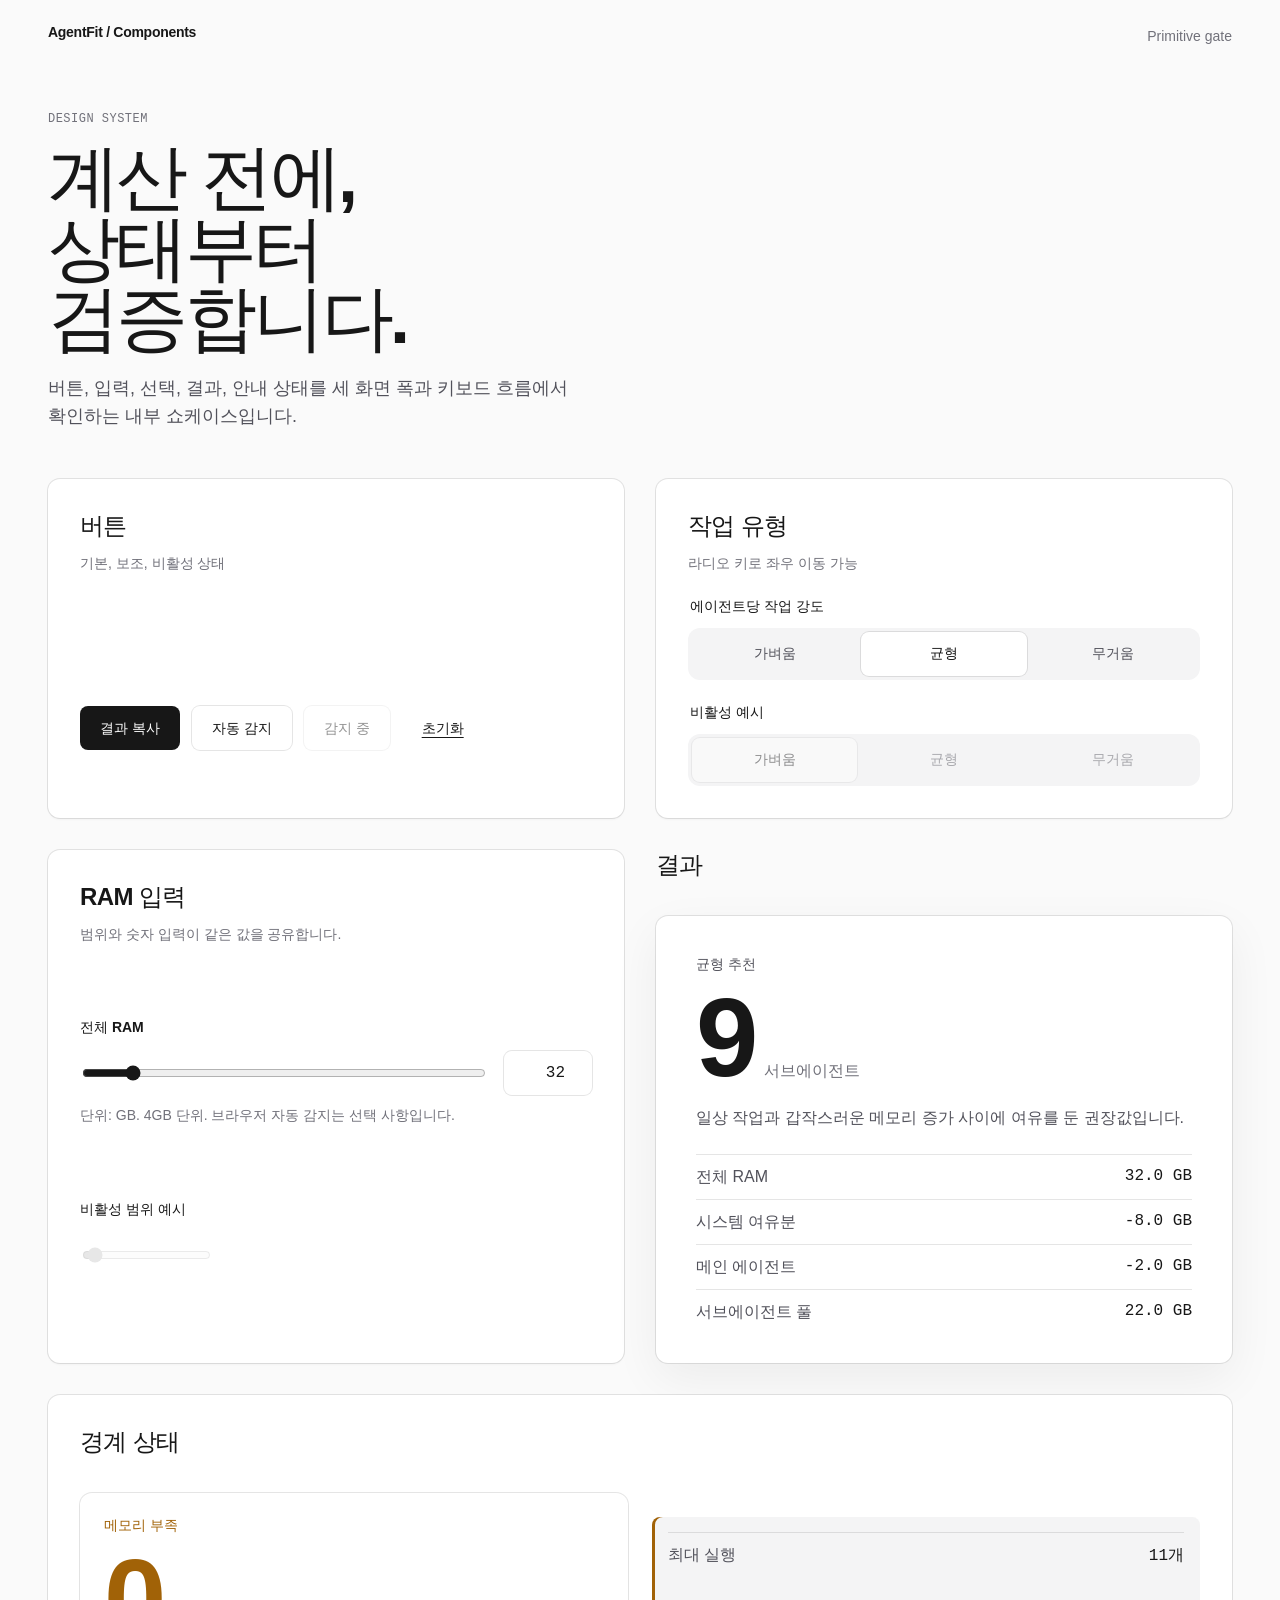
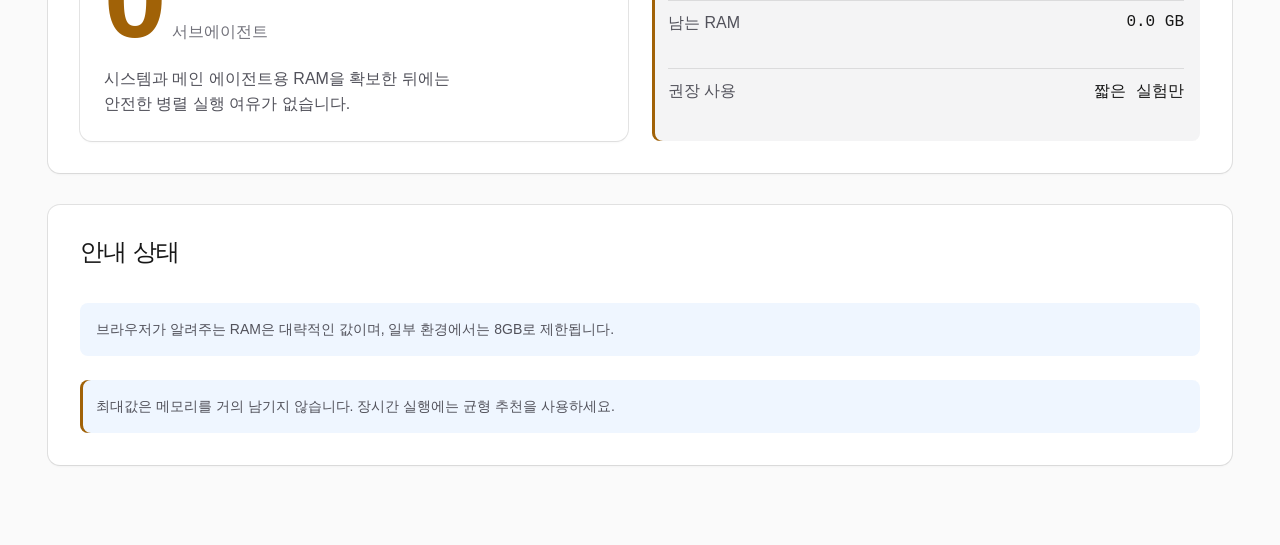
==== showcase.html @ 9a573c3e "Build RAM subagent calculator" ====
<!doctype html>
<html lang="ko">
  <head>
    <meta charset="utf-8">
    <meta name="viewport" content="width=device-width, initial-scale=1">
    <meta name="color-scheme" content="light dark">
    <title>AgentFit 컴포넌트 쇼케이스</title>
    <meta name="description" content="AgentFit 계산기 컴포넌트와 상호작용 상태를 확인하는 쇼케이스입니다.">
    <link rel="icon" href="data:,">
    <link rel="stylesheet" href="styles.css">
    <link rel="stylesheet" href="results.css">
    <link rel="stylesheet" href="showcase.css">
  </head>
  <body>
    <a class="skip-link" href="#main">본문으로 건너뛰기</a>
    <header class="site-header shell">
      <a class="brand" href="showcase.html">AgentFit / Components</a>
      <span class="helper">Primitive gate</span>
    </header>
    <main class="showcase-main shell" id="main">
      <section class="showcase-intro" aria-labelledby="showcase-title">
        <p class="eyebrow">DESIGN SYSTEM</p>
        <h1 id="showcase-title"><span class="headline-line">계산 전에,</span><span class="headline-line">상태부터 검증합니다.</span></h1>
        <p class="lede">버튼, 입력, 선택, 결과, 안내 상태를 세 화면 폭과 키보드 흐름에서 확인하는 <span class="keep-together">내부 쇼케이스입니다.</span></p>
      </section>

      <div class="showcase-grid">
        <section class="panel panel-pad showcase-section" aria-labelledby="buttons-title">
          <div>
            <h2 id="buttons-title">버튼</h2>
            <p class="helper">기본, 보조, 비활성 상태</p>
          </div>
          <div class="cluster">
            <button class="button button-primary" type="button">결과 복사</button>
            <button class="button button-secondary" type="button">자동 감지</button>
            <button class="button button-secondary" type="button" disabled>감지 중</button>
            <button class="button button-text" type="button">초기화</button>
          </div>
        </section>

        <section class="panel panel-pad showcase-section" aria-labelledby="preset-title">
          <div>
            <h2 id="preset-title">작업 유형</h2>
            <p class="helper">라디오 키로 좌우 이동 가능</p>
          </div>
          <fieldset class="field-group">
            <legend>에이전트당 작업 강도</legend>
            <div class="segmented">
              <input type="radio" name="preset" id="light" value="light">
              <label for="light">가벼움</label>
              <input type="radio" name="preset" id="balanced" value="balanced" checked>
              <label for="balanced">균형</label>
              <input type="radio" name="preset" id="heavy" value="heavy">
              <label for="heavy">무거움</label>
            </div>
          </fieldset>
          <fieldset class="field-group" disabled>
            <legend>비활성 예시</legend>
            <div class="segmented">
              <input type="radio" name="disabled-preset" id="disabled-light" disabled checked>
              <label for="disabled-light">가벼움</label>
              <input type="radio" name="disabled-preset" id="disabled-balanced" disabled>
              <label for="disabled-balanced">균형</label>
              <input type="radio" name="disabled-preset" id="disabled-heavy" disabled>
              <label for="disabled-heavy">무거움</label>
            </div>
          </fieldset>
        </section>

        <section class="panel panel-pad showcase-section" aria-labelledby="range-title">
          <div>
            <h2 id="range-title">RAM 입력</h2>
            <p class="helper">범위와 숫자 입력이 같은 값을 공유합니다.</p>
          </div>
          <div>
            <label class="field-label" for="ram-range">전체 RAM</label>
            <div class="range-row">
              <input type="range" id="ram-range" min="4" max="256" step="4" value="32" aria-describedby="ram-help ram-error">
              <input class="number-input" id="ram-number" type="number" min="4" max="256" step="4" value="32" required aria-label="전체 RAM, GB" aria-describedby="ram-help ram-error">
            </div>
            <p class="helper" id="ram-help">단위: GB. 4GB 단위. 브라우저 자동 감지는 <span class="keep-together">선택 사항입니다.</span></p>
          </div>
          <div class="notice notice-error" id="ram-error" role="alert" hidden>
            RAM은 4GB부터 256GB까지, 4GB 단위로 <span class="keep-together">입력해 주세요.</span>
          </div>
          <div>
            <label class="field-label" for="disabled-range">비활성 범위 예시</label>
            <input type="range" id="disabled-range" min="4" max="256" value="16" disabled>
          </div>
        </section>

        <section class="showcase-section" aria-labelledby="result-title">
          <h2 id="result-title">결과</h2>
          <div class="result-card" aria-live="polite">
            <p class="result-label" id="result-label">균형 추천</p>
            <div class="result-value">
              <strong class="result-number" id="result-number">9</strong>
              <span class="result-unit">서브에이전트</span>
            </div>
            <p class="result-summary" id="result-summary">일상 작업과 <span class="keep-together">갑작스러운 메모리 증가 사이에</span> <span class="keep-together">여유를 둔 권장값입니다.</span></p>
            <dl class="detail-list">
              <div class="detail-row"><dt>전체 RAM</dt><dd id="detail-total">32.0 GB</dd></div>
              <div class="detail-row"><dt>시스템 여유분</dt><dd id="detail-reserve">-8.0 GB</dd></div>
              <div class="detail-row"><dt>메인 에이전트</dt><dd id="detail-main">-2.0 GB</dd></div>
              <div class="detail-row"><dt>서브에이전트 풀</dt><dd id="detail-pool">22.0 GB</dd></div>
            </dl>
          </div>
        </section>

        <section class="panel panel-pad showcase-section showcase-section-wide" aria-labelledby="edge-states-title">
          <h2 id="edge-states-title">경계 상태</h2>
          <div class="state-grid">
            <div class="result-card result-card-compact result-card-insufficient">
              <p class="result-label">메모리 부족</p>
              <div class="result-value"><strong class="result-number">0</strong><span class="result-unit">서브에이전트</span></div>
              <p class="result-summary">시스템과 메인 에이전트용 RAM을 확보한 뒤에는 <span class="keep-together">안전한 병렬 실행 여유가 없습니다.</span></p>
            </div>
            <dl class="detail-list detail-list-warning">
              <div class="detail-row"><dt>최대 실행</dt><dd>11개</dd></div>
              <div class="detail-row"><dt>남는 RAM</dt><dd>0.0 GB</dd></div>
              <div class="detail-row"><dt>권장 사용</dt><dd>짧은 실험만</dd></div>
            </dl>
          </div>
        </section>

        <section class="panel panel-pad showcase-section showcase-section-wide" aria-labelledby="notices-title">
          <h2 id="notices-title">안내 상태</h2>
          <div class="notice" role="status">브라우저가 알려주는 RAM은 대략적인 값이며, 일부 환경에서는 8GB로 제한됩니다.</div>
          <div class="notice notice-warning">최대값은 메모리를 거의 남기지 않습니다. <span class="keep-together">장시간 실행에는</span> <span class="keep-together">균형 추천을 사용하세요.</span></div>
        </section>
      </div>
    </main>
    <script src="showcase.js" defer></script>
  </body>
</html>
---- styles.css ----
:root {
  color-scheme: light dark;
  --surface-canvas: #fafafa;
  --surface-primary: #ffffff;
  --surface-secondary: #f4f4f5;
  --surface-inverse: #171717;
  --text-primary: #171717;
  --text-secondary: #52525b;
  --text-tertiary: #71717a;
  --text-on-inverse: #ffffff;
  --border-default: rgb(0 0 0 / 10%);
  --border-strong: rgb(0 0 0 / 20%);
  --accent-primary: #2563eb;
  --accent-surface: #eff6ff;
  --status-success: #15803d;
  --status-warning: #a16207;
  --status-error: #b91c1c;
  --shadow-ring: 0 0 0 1px var(--border-default);
  --shadow-panel: var(--shadow-ring), 0 2px 2px rgb(0 0 0 / 3%);
  --shadow-featured: var(--shadow-ring), 0 16px 48px rgb(0 0 0 / 6%);
  --radius-control: 0.5rem;
  --radius-panel: 0.75rem;
  --space-1: 0.25rem;
  --space-2: 0.5rem;
  --space-3: 0.75rem;
  --space-4: 1rem;
  --space-5: 1.25rem;
  --space-6: 1.5rem;
  --space-8: 2rem;
  --space-10: 2.5rem;
  --space-12: 3rem;
  --space-16: 4rem;
  --space-20: 5rem;
  --content-width: 74rem;
  --font-sans: ui-sans-serif, -apple-system, BlinkMacSystemFont, "Segoe UI", sans-serif;
  --font-mono: ui-monospace, SFMono-Regular, Menlo, Monaco, Consolas, monospace;
}

@media (prefers-color-scheme: dark) {
  :root {
    --surface-canvas: #0b0b0c;
    --surface-primary: #141416;
    --surface-secondary: #1f1f22;
    --surface-inverse: #fafafa;
    --text-primary: #fafafa;
    --text-secondary: #b4b4bc;
    --text-tertiary: #92929b;
    --text-on-inverse: #171717;
    --border-default: rgb(255 255 255 / 14%);
    --border-strong: rgb(255 255 255 / 28%);
    --accent-primary: #60a5fa;
    --accent-surface: #172554;
    --status-success: #4ade80;
    --status-warning: #facc15;
    --status-error: #f87171;
    --shadow-panel: var(--shadow-ring), 0 2px 2px rgb(0 0 0 / 18%);
    --shadow-featured: var(--shadow-ring), 0 16px 48px rgb(0 0 0 / 24%);
  }
}

* {
  box-sizing: border-box;
}

html {
  min-width: 20rem;
  background: var(--surface-canvas);
  color: var(--text-primary);
  font-family: var(--font-sans);
  font-synthesis: none;
}

body {
  margin: 0;
  min-height: 100dvh;
  background: var(--surface-canvas);
}

button,
input {
  font: inherit;
}

button,
a,
input,
label {
  -webkit-tap-highlight-color: transparent;
}

a {
  color: var(--accent-primary);
  text-underline-offset: 0.2em;
}

:focus-visible {
  outline: 2px solid var(--accent-primary);
  outline-offset: 3px;
}

.skip-link {
  position: fixed;
  inset: var(--space-3) auto auto var(--space-3);
  z-index: 10;
  padding: var(--space-3) var(--space-4);
  border-radius: var(--radius-control);
  background: var(--surface-inverse);
  color: var(--text-on-inverse);
  transform: translateY(-200%);
}

.skip-link:focus {
  transform: translateY(0);
}

.shell {
  width: min(100% - 2rem, var(--content-width));
  margin-inline: auto;
}

.site-header {
  display: flex;
  align-items: center;
  justify-content: space-between;
  min-height: 4rem;
}

.brand {
  color: var(--text-primary);
  font-size: 0.875rem;
  font-weight: 600;
  letter-spacing: -0.02em;
  text-decoration: none;
}

.eyebrow {
  margin: 0 0 var(--space-4);
  color: var(--text-tertiary);
  font-family: var(--font-mono);
  font-size: 0.75rem;
  font-weight: 500;
  letter-spacing: 0.04em;
}

h1,
h2,
h3,
p {
  margin-block-start: 0;
}

p,
li,
dt,
dd,
.notice,
.helper {
  overflow-wrap: break-word;
  text-wrap: pretty;
  word-break: keep-all;
}

.headline-line {
  display: block;
}

.keep-together {
  white-space: nowrap;
}

h1 {
  max-width: 13ch;
  margin-block-end: var(--space-5);
  font-size: clamp(2.25rem, 6vw, 4.5rem);
  font-weight: 600;
  letter-spacing: -0.05em;
  line-height: 0.98;
  text-wrap: balance;
  word-break: keep-all;
}

h2 {
  margin-block-end: var(--space-3);
  font-size: 1.5rem;
  font-weight: 600;
  letter-spacing: -0.025em;
  line-height: 1.25;
  word-break: keep-all;
}

h3 {
  margin-block-end: var(--space-2);
  font-size: 1.125rem;
  font-weight: 600;
  letter-spacing: -0.015em;
  line-height: 1.35;
}

.lede {
  max-width: 44rem;
  margin-block-end: 0;
  color: var(--text-secondary);
  font-size: 1.125rem;
  line-height: 1.6;
  word-break: keep-all;
}

.panel {
  border-radius: var(--radius-panel);
  background: var(--surface-primary);
  box-shadow: var(--shadow-panel);
}

.panel-pad {
  padding: clamp(var(--space-5), 4vw, var(--space-8));
}

.button {
  display: inline-flex;
  min-height: 2.75rem;
  align-items: center;
  justify-content: center;
  gap: var(--space-2);
  padding: var(--space-3) var(--space-5);
  border: 0;
  border-radius: var(--radius-control);
  cursor: pointer;
  font-size: 0.875rem;
  font-weight: 500;
  line-height: 1;
  text-decoration: none;
  transition: transform 120ms ease-out, background-color 160ms ease-in-out, color 160ms ease-in-out;
  touch-action: manipulation;
}

.button-primary {
  background: var(--surface-inverse);
  color: var(--text-on-inverse);
}

.button-secondary {
  background: var(--surface-primary);
  box-shadow: var(--shadow-ring);
  color: var(--text-primary);
}

.button-text {
  background: transparent;
  color: var(--text-primary);
  text-decoration: underline;
  text-underline-offset: 0.25em;
}

.button:hover {
  transform: translateY(-1px);
}

.button:active,
.button.qa-active {
  transform: translateY(0) scale(0.98);
}

.button:disabled,
.button[aria-disabled="true"] {
  cursor: not-allowed;
  opacity: 0.46;
  transform: none;
}

.field-group {
  margin: 0;
  padding: 0;
  border: 0;
}

.field-label,
.field-group legend {
  display: block;
  margin-block-end: var(--space-3);
  font-size: 0.875rem;
  font-weight: 600;
}

.segmented {
  display: grid;
  grid-template-columns: repeat(3, minmax(0, 1fr));
  gap: var(--space-1);
  padding: var(--space-1);
  border-radius: calc(var(--radius-control) + var(--space-1));
  background: var(--surface-secondary);
}

.segmented input {
  position: absolute;
  inline-size: 1px;
  block-size: 1px;
  opacity: 0;
}

.segmented label {
  display: grid;
  min-height: 2.75rem;
  place-items: center;
  padding: var(--space-2) var(--space-3);
  border-radius: var(--radius-control);
  color: var(--text-secondary);
  cursor: pointer;
  font-size: 0.875rem;
  font-weight: 500;
  text-align: center;
  transition: background-color 160ms ease-in-out, color 160ms ease-in-out, box-shadow 160ms ease-in-out;
}

.segmented input:checked + label {
  background: var(--surface-primary);
  box-shadow: var(--shadow-ring);
  color: var(--text-primary);
}

.segmented input:not(:disabled) + label:hover {
  background: var(--accent-surface);
  box-shadow: inset 0 0 0 1px var(--accent-primary);
  color: var(--accent-primary);
}

.segmented input:checked + label:hover {
  background: var(--surface-primary);
  box-shadow: var(--shadow-ring);
  color: var(--text-primary);
}

.segmented input:focus-visible + label {
  outline: 2px solid var(--accent-primary);
  outline-offset: 2px;
}

.segmented input:disabled + label {
  cursor: not-allowed;
  opacity: 0.46;
}

.range-row {
  display: flex;
  align-items: center;
  gap: var(--space-4);
}

input[type="range"] {
  flex: 1;
  min-width: 0;
  min-height: 2.75rem;
  accent-color: var(--text-primary);
  cursor: pointer;
}

input[type="range"]:not(:disabled):hover {
  accent-color: var(--accent-primary);
}

.number-input {
  width: 5.5rem;
  min-height: 2.75rem;
  padding: var(--space-2) var(--space-3);
  border: 0;
  border-radius: var(--radius-control);
  background: var(--surface-primary);
  box-shadow: var(--shadow-ring);
  color: var(--text-primary);
  font-family: var(--font-mono);
  text-align: end;
}

.number-input[aria-invalid="true"] {
  box-shadow: 0 0 0 2px var(--status-error);
}

input[type="range"][aria-invalid="true"] {
  accent-color: var(--status-error);
}

input[type="range"]:disabled,
.number-input:disabled {
  cursor: not-allowed;
  opacity: 0.46;
}

.helper {
  margin: var(--space-2) 0 0;
  color: var(--text-tertiary);
  font-size: 0.875rem;
  line-height: 1.5;
}

.notice {
  padding: var(--space-4);
  border-radius: var(--radius-control);
  background: var(--accent-surface);
  color: var(--text-secondary);
  font-size: 0.875rem;
  line-height: 1.5;
}

.notice-warning {
  box-shadow: inset 3px 0 0 var(--status-warning);
}

.notice-error {
  box-shadow: inset 3px 0 0 var(--status-error);
}

[hidden] {
  display: none !important;
}

@media (max-width: 27rem) {
  .segmented {
    grid-template-columns: 1fr;
  }

  .range-row {
    align-items: stretch;
    flex-direction: column;
  }

  .number-input {
    width: 100%;
    text-align: start;
  }
}

@media (min-width: 48rem) {
  .shell {
    width: min(100% - 3rem, var(--content-width));
  }
}

@media (prefers-reduced-motion: reduce) {
  *,
  *::before,
  *::after {
    scroll-behavior: auto !important;
    animation: none !important;
    transition: none !important;
  }

  .button:hover,
  .button:active,
  .button.qa-active {
    transform: none;
  }
}
---- results.css ----
.result-card {
  padding: clamp(var(--space-6), 5vw, var(--space-10));
  border-radius: var(--radius-panel);
  background: var(--surface-primary);
  box-shadow: var(--shadow-featured);
}

.result-card-compact {
  padding: var(--space-6);
  box-shadow: var(--shadow-panel);
}

.result-card-insufficient .result-number,
.result-card-insufficient .result-label {
  color: var(--status-warning);
}

.result-label {
  margin-bottom: var(--space-3);
  color: var(--text-secondary);
  font-size: 0.875rem;
  font-weight: 500;
}

.result-value {
  display: flex;
  align-items: baseline;
  gap: var(--space-3);
  margin-bottom: var(--space-4);
}

.result-number {
  font-family: var(--font-sans);
  font-size: clamp(3.5rem, 10vw, 7rem);
  font-variant-numeric: tabular-nums;
  font-weight: 600;
  letter-spacing: -0.06em;
  line-height: 0.92;
}

.result-unit {
  color: var(--text-tertiary);
  font-size: 1rem;
}

.result-summary {
  margin-bottom: 0;
  color: var(--text-secondary);
  line-height: 1.6;
  word-break: keep-all;
}

.detail-list {
  display: grid;
  gap: var(--space-3);
  margin: var(--space-6) 0 0;
}

.detail-row {
  display: flex;
  justify-content: space-between;
  gap: var(--space-4);
  padding-top: var(--space-3);
  box-shadow: 0 -1px 0 var(--border-default);
}

.detail-row dt {
  color: var(--text-secondary);
}

.detail-row dd {
  margin: 0;
  font-family: var(--font-mono);
  font-variant-numeric: tabular-nums;
}

.detail-list-warning {
  padding: var(--space-4);
  border-radius: var(--radius-control);
  background: var(--surface-secondary);
  box-shadow: inset 3px 0 0 var(--status-warning);
}
---- showcase.css ----
.cluster {
  display: flex;
  flex-wrap: wrap;
  align-items: center;
  gap: var(--space-3);
}

.state-grid {
  display: grid;
  grid-template-columns: repeat(auto-fit, minmax(min(18rem, 100%), 1fr));
  gap: var(--space-6);
}

.showcase-main {
  padding-block: var(--space-12) var(--space-20);
}

.showcase-intro {
  margin-bottom: var(--space-12);
}

.showcase-grid {
  display: grid;
  grid-template-columns: minmax(0, 1fr);
  gap: var(--space-8);
}

.showcase-section {
  display: grid;
  gap: var(--space-6);
}

@media (min-width: 48rem) {
  .showcase-grid {
    grid-template-columns: repeat(2, minmax(0, 1fr));
  }

  .showcase-section-wide {
    grid-column: 1 / -1;
  }
}
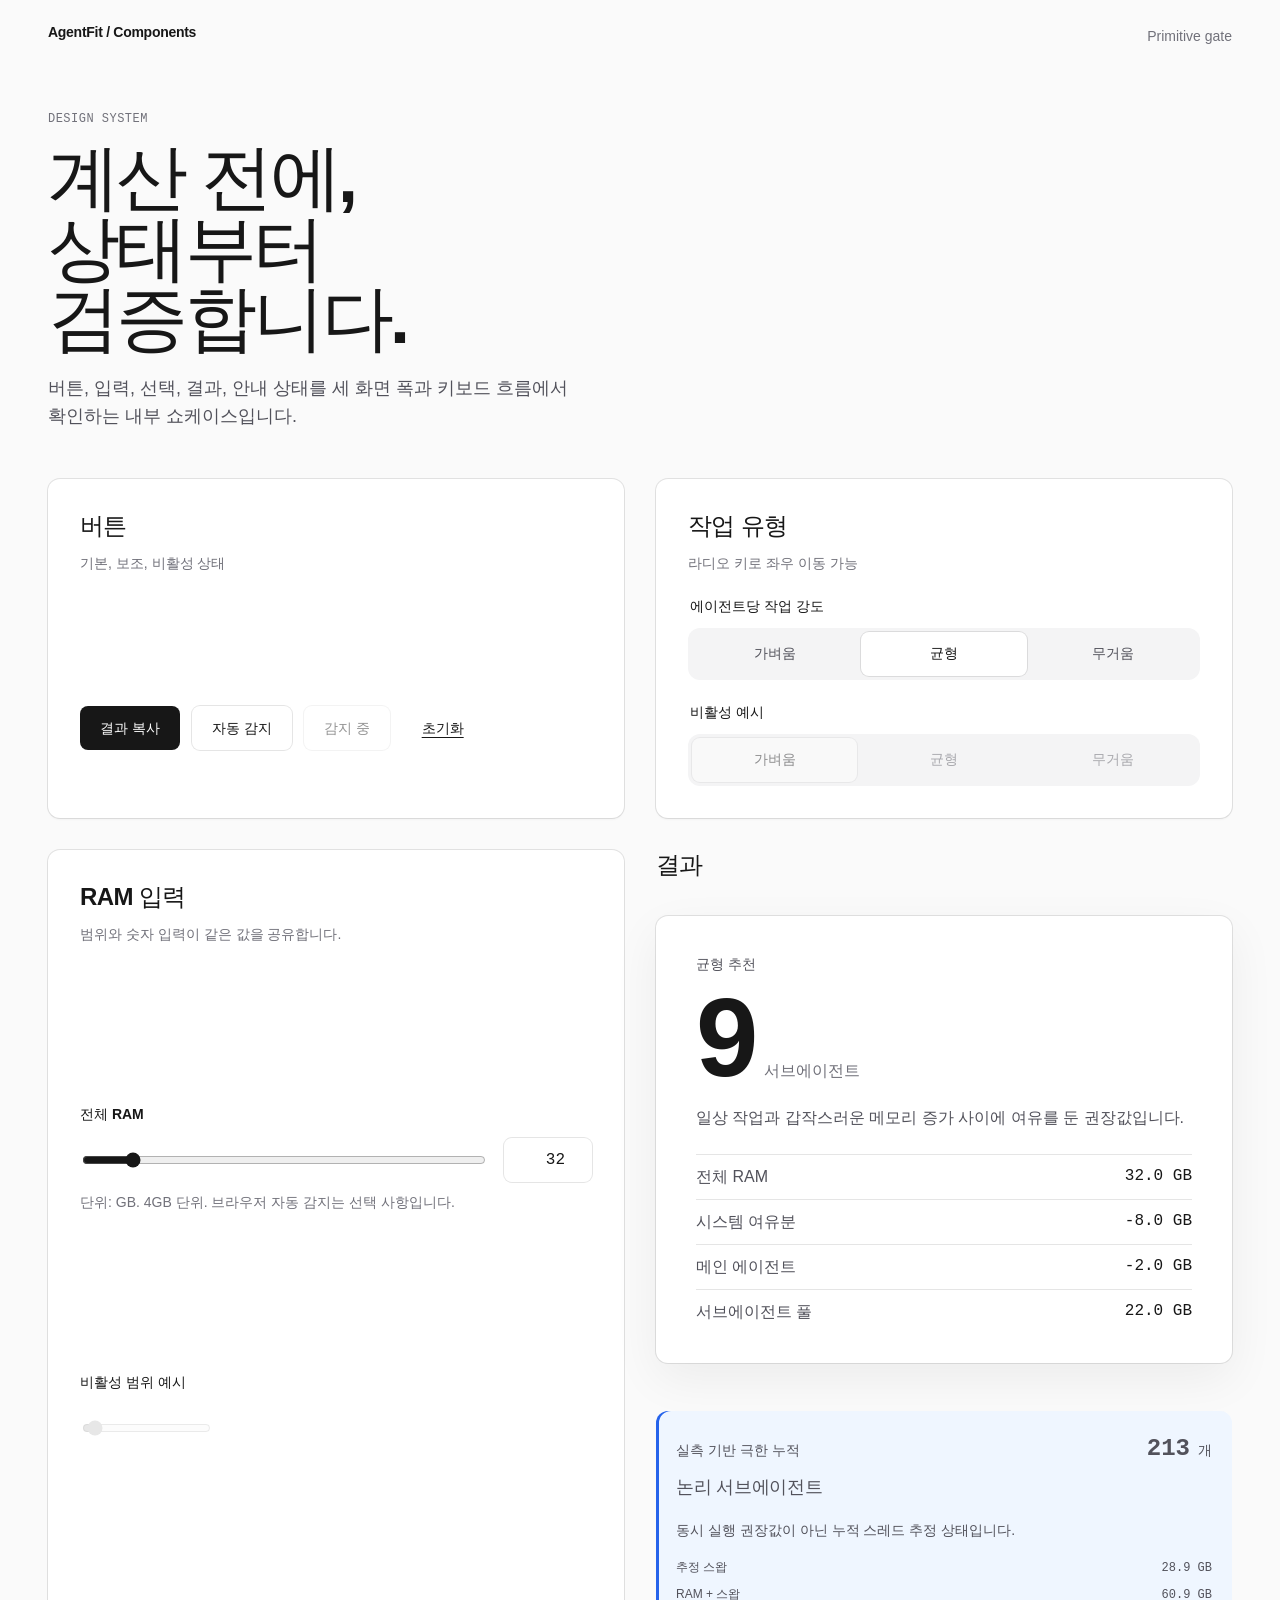
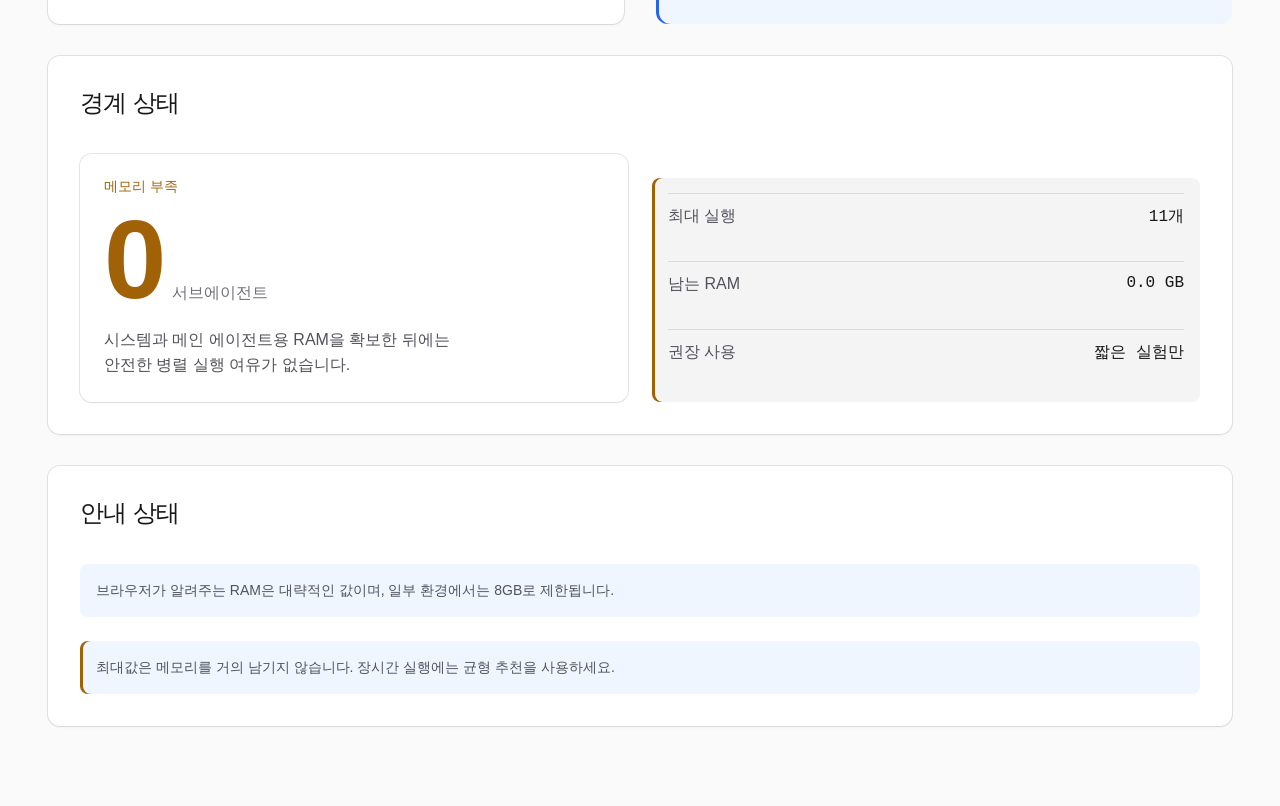
==== commit ba83182b: "Add empirical capacity and star count" ====
--- a/showcase.html
+++ b/showcase.html
@@ -105,6 +105,20 @@
               <div class="detail-row"><dt>서브에이전트 풀</dt><dd id="detail-pool">22.0 GB</dd></div>
             </dl>
           </div>
+          <div class="notice extreme-result">
+            <div class="extreme-heading">
+              <div>
+                <p class="step-label">실측 기반 극한 누적</p>
+                <h3>논리 서브에이전트</h3>
+              </div>
+              <div class="extreme-value"><strong id="showcase-extreme-count">213</strong><span>개</span></div>
+            </div>
+            <p class="extreme-summary">동시 실행 권장값이 아닌 누적 스레드 추정 상태입니다.</p>
+            <dl class="extreme-stats">
+              <div><dt>추정 스왑</dt><dd id="showcase-extreme-swap">28.9 GB</dd></div>
+              <div><dt>RAM + 스왑</dt><dd id="showcase-extreme-combined">60.9 GB</dd></div>
+            </dl>
+          </div>
         </section>
 
         <section class="panel panel-pad showcase-section showcase-section-wide" aria-labelledby="edge-states-title">
@@ -130,6 +144,6 @@
         </section>
       </div>
     </main>
-    <script src="showcase.js" defer></script>
+    <script type="module" src="showcase.js"></script>
   </body>
 </html>
--- a/results.css
+++ b/results.css
@@ -80,3 +80,60 @@
   background: var(--surface-secondary);
   box-shadow: inset 3px 0 0 var(--status-warning);
 }
+
+.extreme-result {
+  margin-top: var(--space-6);
+  padding: var(--space-5);
+  border-radius: var(--radius-panel);
+  background: var(--accent-surface);
+  box-shadow: inset 3px 0 0 var(--accent-primary);
+}
+
+.extreme-heading,
+.extreme-value,
+.extreme-stats > div {
+  display: flex;
+  align-items: baseline;
+}
+
+.extreme-heading,
+.extreme-stats > div {
+  justify-content: space-between;
+  gap: var(--space-4);
+}
+
+.extreme-value {
+  gap: var(--space-2);
+  white-space: nowrap;
+}
+
+.extreme-value strong {
+  font-family: var(--font-mono);
+  font-size: 1.5rem;
+  font-variant-numeric: tabular-nums;
+}
+
+.extreme-value span,
+.extreme-summary,
+.extreme-stats dt {
+  color: var(--text-secondary);
+}
+
+.extreme-summary {
+  margin: var(--space-3) 0 0;
+  font-size: 0.875rem;
+  line-height: 1.6;
+}
+
+.extreme-stats {
+  display: grid;
+  gap: var(--space-2);
+  margin: var(--space-4) 0 0;
+  font-size: 0.75rem;
+}
+
+.extreme-stats dd {
+  margin: 0;
+  font-family: var(--font-mono);
+  font-variant-numeric: tabular-nums;
+}
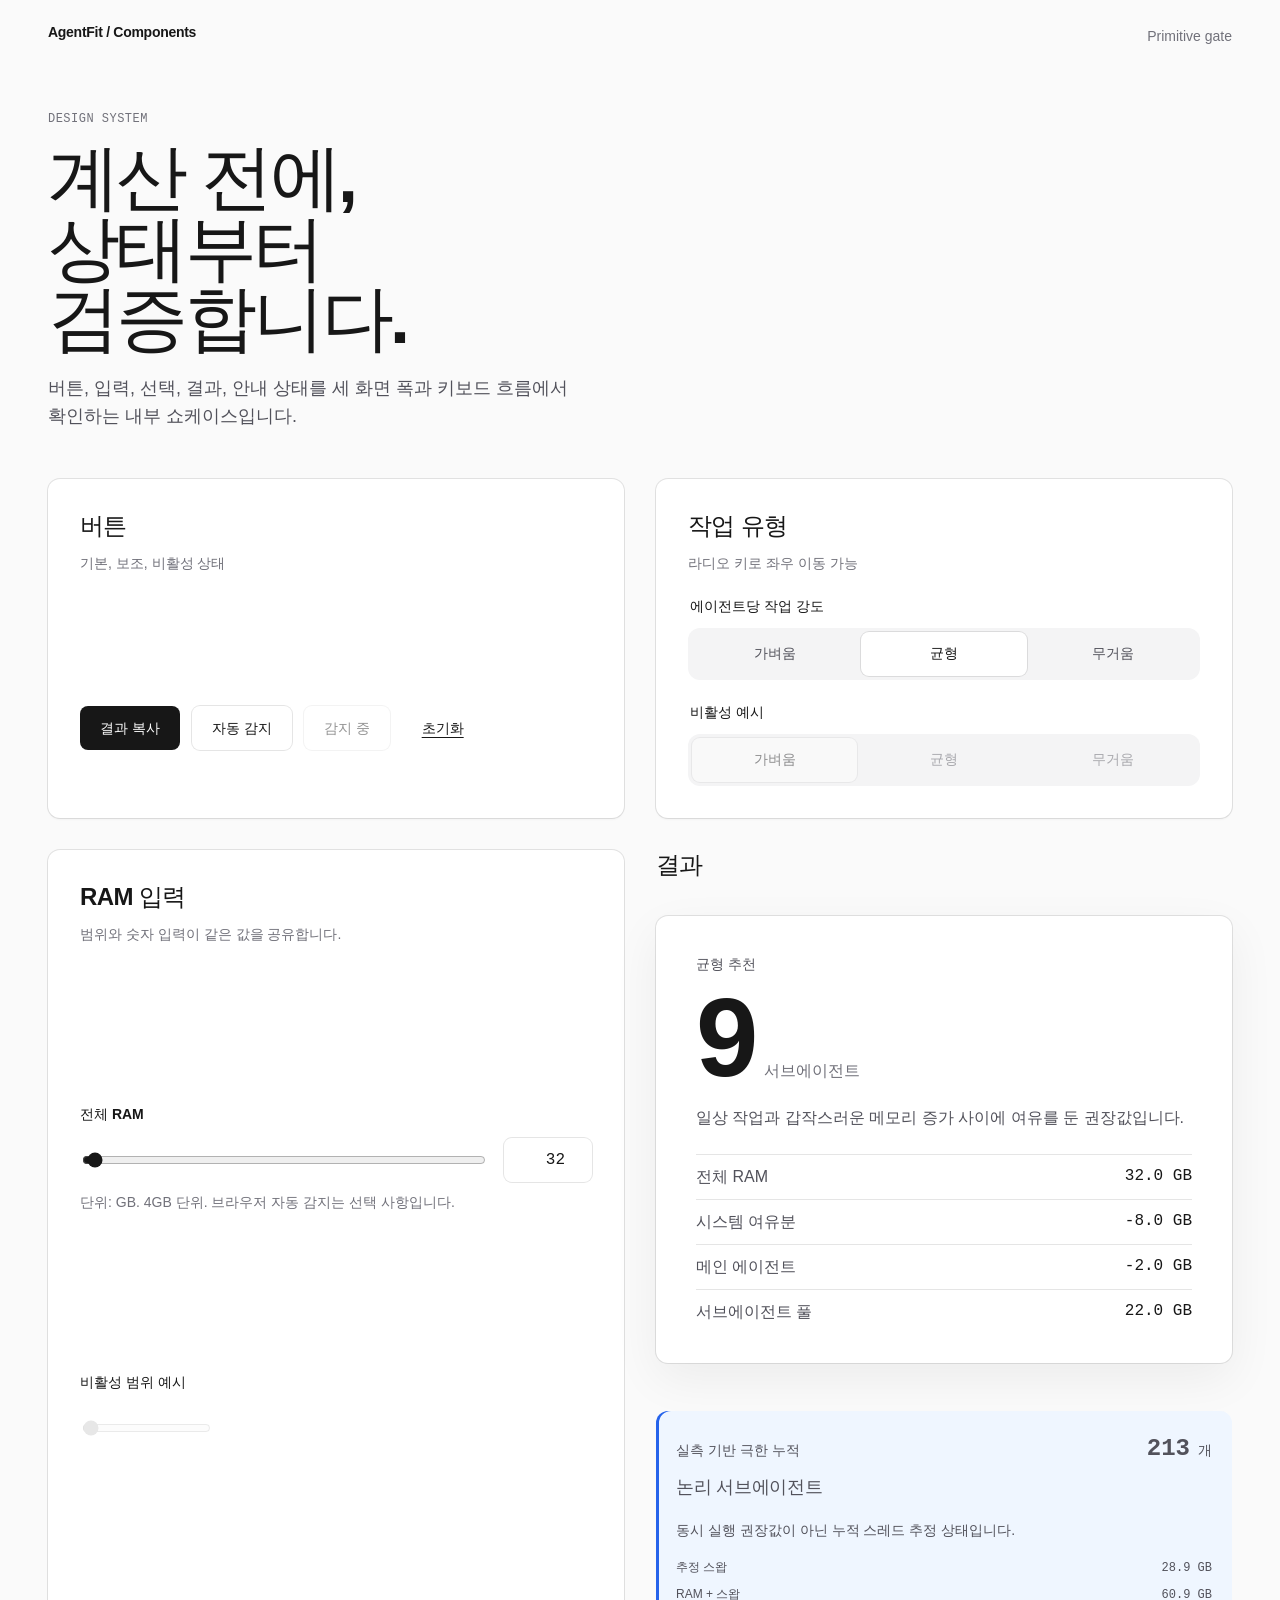
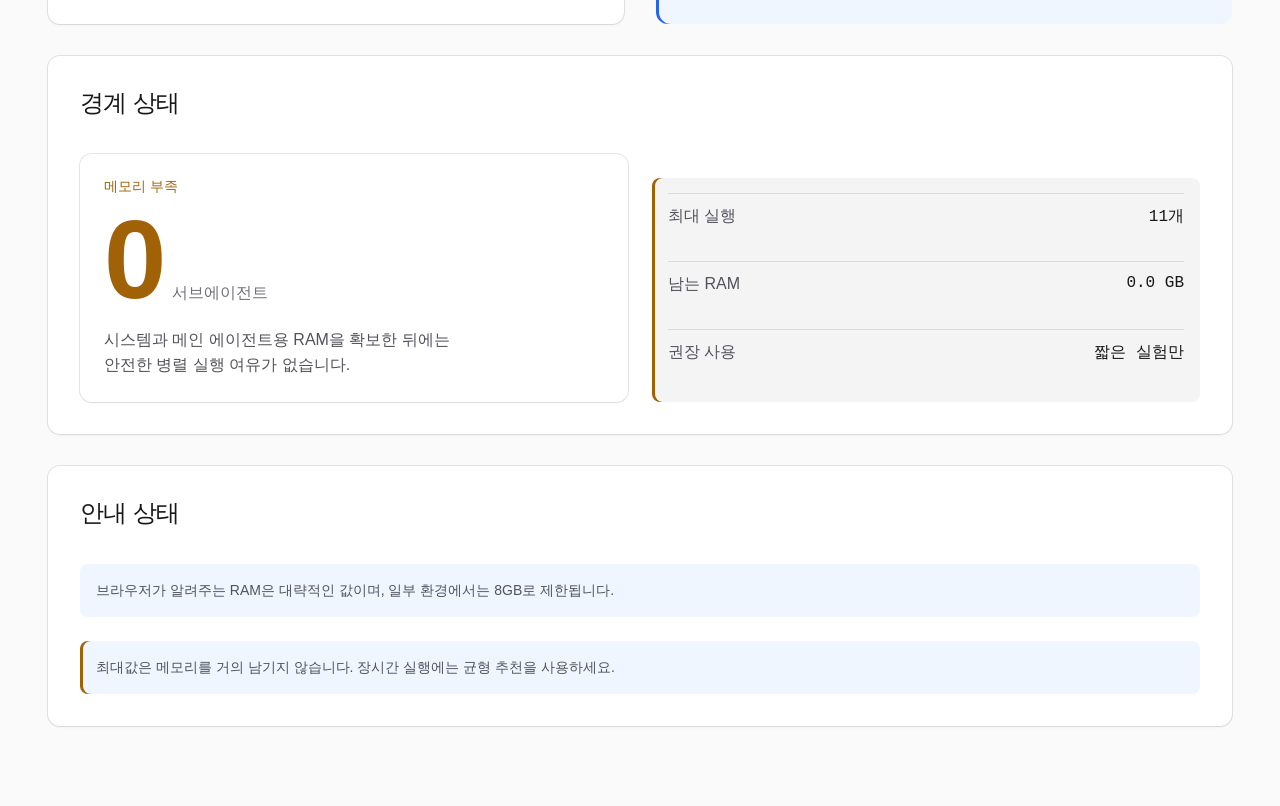
==== commit 592813db: "Support 2 TB RAM inputs" ====
--- a/showcase.html
+++ b/showcase.html
@@ -6,7 +6,9 @@
     <meta name="color-scheme" content="light dark">
     <title>AgentFit 컴포넌트 쇼케이스</title>
     <meta name="description" content="AgentFit 계산기 컴포넌트와 상호작용 상태를 확인하는 쇼케이스입니다.">
-    <link rel="icon" href="data:,">
+    <link rel="icon" type="image/svg+xml" href="favicon.svg">
+    <link rel="icon" type="image/png" sizes="32x32" href="favicon-32.png">
+    <link rel="apple-touch-icon" sizes="180x180" href="apple-touch-icon.png">
     <link rel="stylesheet" href="styles.css">
     <link rel="stylesheet" href="results.css">
     <link rel="stylesheet" href="showcase.css">
@@ -75,17 +77,17 @@
           <div>
             <label class="field-label" for="ram-range">전체 RAM</label>
             <div class="range-row">
-              <input type="range" id="ram-range" min="4" max="256" step="4" value="32" aria-describedby="ram-help ram-error">
-              <input class="number-input" id="ram-number" type="number" min="4" max="256" step="4" value="32" required aria-label="전체 RAM, GB" aria-describedby="ram-help ram-error">
+              <input type="range" id="ram-range" min="4" max="2048" step="4" value="32" aria-describedby="ram-help ram-error">
+              <input class="number-input" id="ram-number" type="number" min="4" max="2048" step="4" value="32" required aria-label="전체 RAM, GB" aria-describedby="ram-help ram-error">
             </div>
             <p class="helper" id="ram-help">단위: GB. 4GB 단위. 브라우저 자동 감지는 <span class="keep-together">선택 사항입니다.</span></p>
           </div>
           <div class="notice notice-error" id="ram-error" role="alert" hidden>
-            RAM은 4GB부터 256GB까지, 4GB 단위로 <span class="keep-together">입력해 주세요.</span>
+            RAM은 4GB부터 2TB(2048GB)까지, <span class="keep-together">4GB 단위로 입력해 주세요.</span>
           </div>
           <div>
             <label class="field-label" for="disabled-range">비활성 범위 예시</label>
-            <input type="range" id="disabled-range" min="4" max="256" value="16" disabled>
+            <input type="range" id="disabled-range" min="4" max="2048" value="16" disabled>
           </div>
         </section>
 
